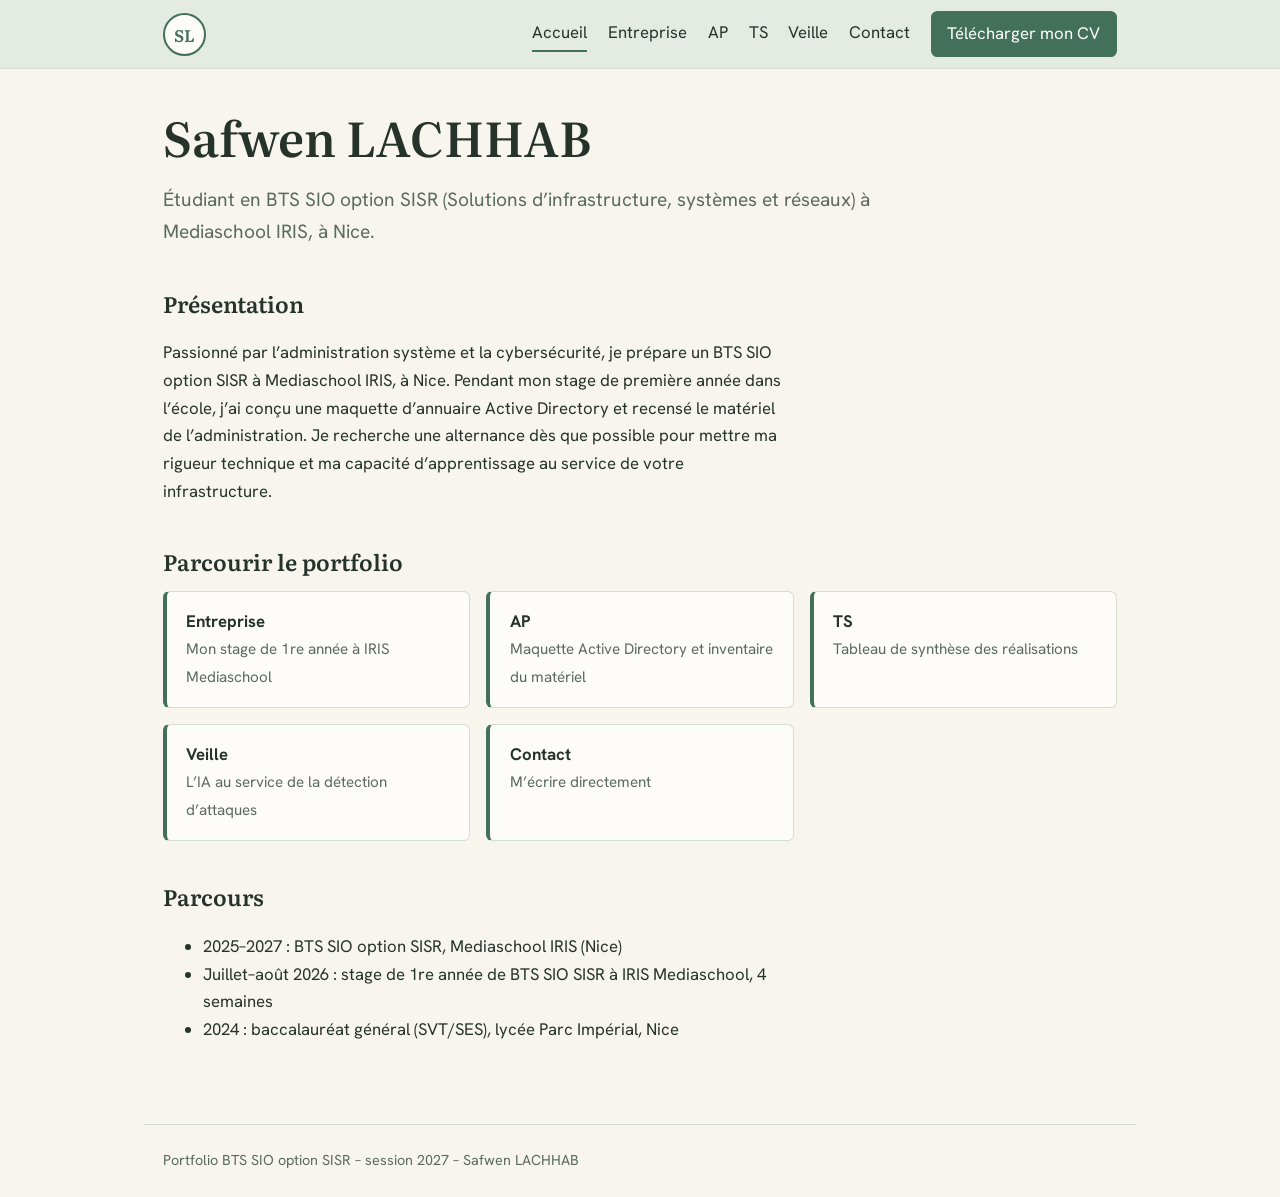
==== index.html @ d820e356 "Add files via upload" ====
<!DOCTYPE html>
<html lang="fr">
<head>
<meta charset="utf-8">
<meta name="viewport" content="width=device-width, initial-scale=1">
<title>Accueil – Safwen LACHHAB</title>
<link rel="preconnect" href="https://fonts.googleapis.com">
<link rel="preconnect" href="https://fonts.gstatic.com" crossorigin>
<link href="https://fonts.googleapis.com/css2?family=Hanken+Grotesk:wght@400;600&family=Literata:wght@500;600&display=swap" rel="stylesheet">
<link rel="stylesheet" href="style.css">
</head>
<body>
<header class="top"><div class="bar">
<a class="logo" href="index.html" aria-label="Safwen Lachhab, accueil">SL</a>
<button class="burger" aria-expanded="false" aria-controls="menu">Menu</button>
<nav id="menu" aria-label="Navigation principale">
<a href="index.html" aria-current="page">Accueil</a>
<a href="entreprise.html">Entreprise</a>
<a href="ap.html">AP</a>
<a href="ts.html">TS</a>
<a href="veille.html">Veille</a>
<a href="contact.html">Contact</a>
<a class="cv" href="docs/cv.pdf" download>Télécharger mon CV</a>
</nav></div></header>
<main>
<h1>Safwen LACHHAB</h1>
<p class="lead">Étudiant en BTS SIO option SISR (Solutions d’infrastructure, systèmes et réseaux) à Mediaschool IRIS, à Nice.</p>
<h2>Présentation</h2>
<p>Passionné par l’administration système et la cybersécurité, je prépare un BTS SIO option SISR à Mediaschool IRIS, à Nice. Pendant mon stage de première année dans l’école, j’ai conçu une maquette d’annuaire Active Directory et recensé le matériel de l’administration. Je recherche une alternance dès que possible pour mettre ma rigueur technique et ma capacité d’apprentissage au service de votre infrastructure.</p>
<h2>Parcourir le portfolio</h2>
<div class="grid">
<a class="card" href="entreprise.html"><strong>Entreprise</strong><span>Mon stage de 1re année à IRIS Mediaschool</span></a>
<a class="card" href="ap.html"><strong>AP</strong><span>Maquette Active Directory et inventaire du matériel</span></a>
<a class="card" href="ts.html"><strong>TS</strong><span>Tableau de synthèse des réalisations</span></a>
<a class="card" href="veille.html"><strong>Veille</strong><span>L’IA au service de la détection d’attaques</span></a>
<a class="card" href="contact.html"><strong>Contact</strong><span>M’écrire directement</span></a>
</div>
<h2>Parcours</h2>
<ul><li>2025–2027 : BTS SIO option SISR, Mediaschool IRIS (Nice)</li><li>Juillet–août 2026 : stage de 1re année de BTS SIO SISR à IRIS Mediaschool, 4 semaines</li><li>2024 : baccalauréat général (SVT/SES), lycée Parc Impérial, Nice</li></ul>
</main>
<footer>Portfolio BTS SIO option SISR – session 2027 – Safwen LACHHAB<!-- À MODIFIER : ajouter le n° de candidat si demandé --></footer>
<script src="script.js"></script>
</body>
</html>
---- style.css ----
:root{--bg:#F7F5EE;--panel:#FDFCF8;--ink:#26332B;--mute:#5A6A5F;--line:#D6DDD2;--accent:#43705A;--soft:#E4EBE3;--err:#B3261E}
*{box-sizing:border-box}html{scroll-padding-top:5rem}
body{margin:0;background:var(--bg);color:var(--ink);font:1.05rem/1.65 "Hanken Grotesk",system-ui,sans-serif}
a{color:var(--accent)}a:focus-visible,button:focus-visible,input:focus-visible,textarea:focus-visible{outline:3px solid var(--accent);outline-offset:2px}
.top{background:var(--soft);border-bottom:1px solid var(--line);position:sticky;top:0;z-index:5}
.bar{max-width:62rem;margin:auto;padding:.7rem 1.2rem;display:flex;align-items:center;gap:1rem;flex-wrap:wrap}
.logo{width:2.7rem;height:2.7rem;border:2px solid var(--accent);border-radius:50%;display:grid;place-items:center;font:600 1.05rem "Literata",serif;color:var(--accent);text-decoration:none;background:var(--panel)}
nav{display:flex;align-items:center;gap:.3rem 1.3rem;flex-wrap:wrap;margin-left:auto}
nav a{color:var(--ink);text-decoration:none;padding:.2rem 0;border-bottom:2px solid transparent}
nav a:hover,nav a[aria-current]{border-color:var(--accent)}
nav a.cv,.btn.solid{background:var(--accent);color:#fff;padding:.45rem .9rem;border:2px solid var(--accent);border-radius:.4rem;font:inherit;cursor:pointer}
.burger{display:none;margin-left:auto;font:inherit;padding:.4rem .8rem;border:2px solid var(--accent);background:var(--panel);color:var(--accent);border-radius:.4rem;cursor:pointer}
main{max-width:62rem;margin:auto;padding:2.5rem 1.2rem 4rem}
h1,h2,h3{font-family:"Literata",serif;font-weight:600}
h1{font-size:clamp(2rem,5vw,3rem);line-height:1.15;margin:0 0 .6rem}
h2{font-size:1.4rem;margin:2.4rem 0 .6rem}h3{font-size:1.1rem;margin:1.5rem 0 .3rem}
p,li{max-width:70ch}.lead{font-size:1.2rem;color:var(--mute)}
.grid{display:grid;gap:1rem;grid-template-columns:repeat(auto-fit,minmax(15rem,1fr))}
.card{display:block;background:var(--panel);border:1px solid var(--line);border-left:4px solid var(--accent);border-radius:.4rem;padding:1rem 1.2rem;color:inherit;text-decoration:none}
.card:hover{background:var(--soft)}.card strong{display:block}.card span{color:var(--mute);font-size:.95rem}
.bloc{background:var(--panel);border:1px solid var(--line);border-radius:.4rem;padding:0 1.4rem 1.4rem;margin-top:2rem}
.sommaire{display:flex;gap:1.2rem;flex-wrap:wrap}
.wrap{overflow-x:auto}table{border-collapse:collapse;width:100%;min-width:34rem;background:var(--panel)}
th,td{border:1px solid var(--line);padding:.55rem .7rem;text-align:left;vertical-align:top}th{background:var(--soft)}
.actions{display:flex;gap:.8rem;flex-wrap:wrap}
.btn{display:inline-block;padding:.45rem .9rem;border:2px solid var(--accent);border-radius:.4rem;color:var(--accent);text-decoration:none;background:var(--panel)}
.btn:hover{background:var(--soft)}.btn.solid:hover{background:#355a49}
.pdf{width:100%;height:70vh;border:1px solid var(--line);background:var(--panel)}
form{max-width:36rem}label{display:block;font-weight:600;margin-bottom:.2rem}
input[type=text],input[type=email],input[type=tel],textarea{width:100%;font:inherit;padding:.6rem .7rem;border:2px solid var(--line);border-radius:.4rem;background:var(--panel);color:var(--ink)}
input[aria-invalid=true],textarea[aria-invalid=true]{border-color:var(--err)}
.err{display:block;color:var(--err);font-size:.92rem;min-height:1.3em}
.trap{position:absolute;left:-9999px}#statut{font-weight:600}#statut.ok{color:var(--accent)}#statut.ko{color:var(--err)}
footer{max-width:62rem;margin:auto;padding:1.5rem 1.2rem;color:var(--mute);font-size:.9rem;border-top:1px solid var(--line)}
@media(max-width:820px){.burger{display:block}nav{display:none;width:100%;flex-direction:column;align-items:flex-start;padding:.6rem 0}nav.open{display:flex}nav a.cv{margin-top:.4rem}}

.synth{min-width:66rem;font-size:.9rem}.synth th{font-size:.82rem}.synth td.ck{text-align:center;color:var(--accent);font-weight:600}
.synth tr.sec th{background:var(--panel);text-align:left;font-size:.95rem}.sr{position:absolute;left:-9999px}
code{background:var(--soft);padding:.05rem .3rem;border-radius:.25rem}
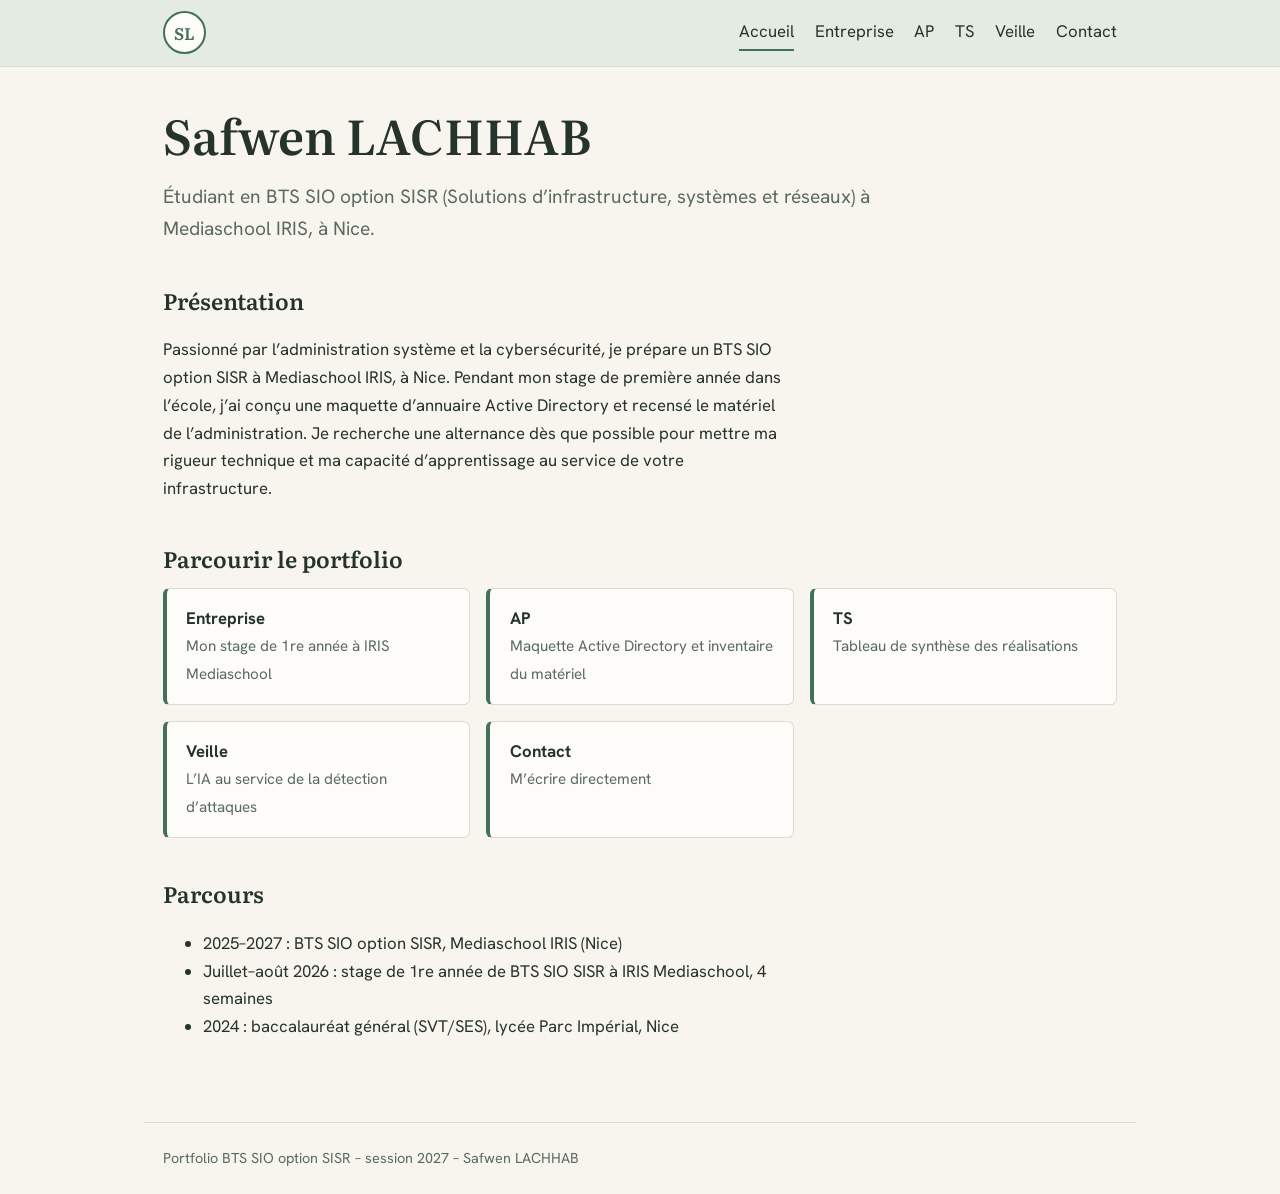
==== commit 0e042748: "Add files via upload" ====
--- a/index.html
+++ b/index.html
@@ -20,7 +20,6 @@
 <a href="ts.html">TS</a>
 <a href="veille.html">Veille</a>
 <a href="contact.html">Contact</a>
-<a class="cv" href="docs/cv.pdf" download>Télécharger mon CV</a>
 </nav></div></header>
 <main>
 <h1>Safwen LACHHAB</h1>
